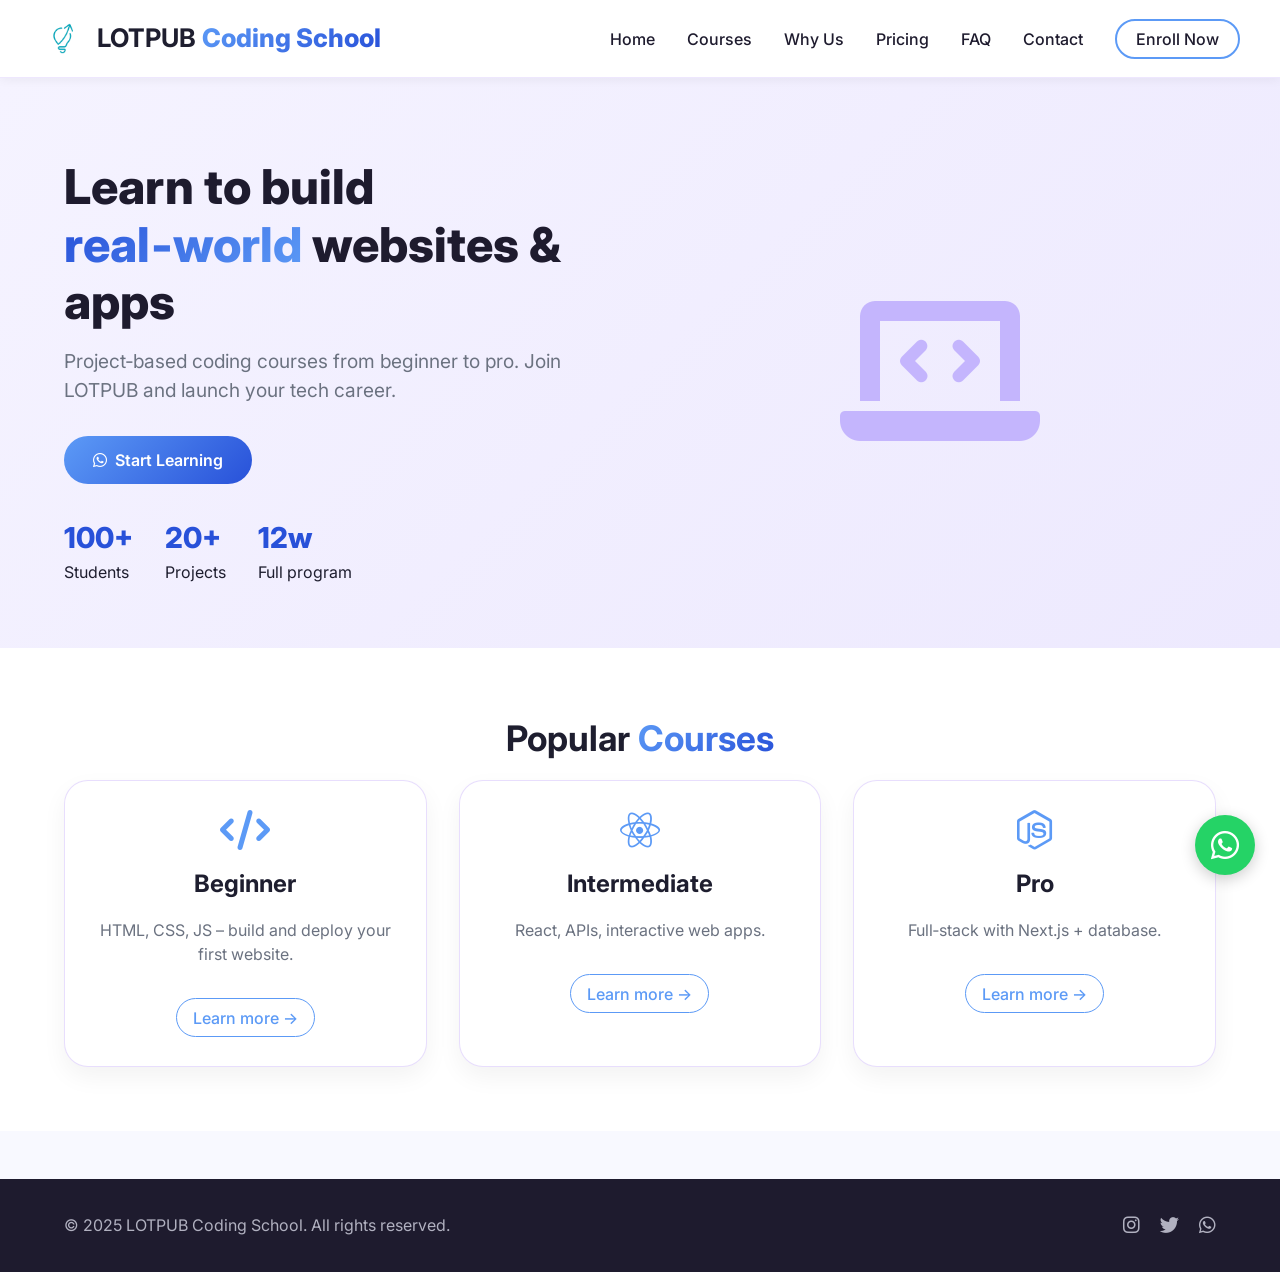
==== index.html @ 88c9750f "Add files via upload" ====
<!DOCTYPE html>
<html lang="en">
<head>
  <meta charset="UTF-8">
  <meta name="viewport" content="width=device-width, initial-scale=1.0">
  <title>LOTPUB Coding School – Home</title>
  <link rel="stylesheet" href="css/style.css">
  <link rel="stylesheet" href="https://cdnjs.cloudflare.com/ajax/libs/font-awesome/6.0.0-beta3/css/all.min.css">
  <link href="https://fonts.googleapis.com/css2?family=Inter:wght@300;400;500;600;700;800&display=swap" rel="stylesheet">
</head>
<body>

  <!-- Navigation -->
  <nav class="navbar">
    <div class="container nav-container">
      <div class="logo">
        <img src="images/logo.png" alt="LOTPUB logo" class="logo-img">
        <h1>LOTPUB <span>Coding School</span></h1>
      </div>
      <ul class="nav-links">
        <li><a href="index.html">Home</a></li>
        <li><a href="courses.html">Courses</a></li>
        <li><a href="why-us.html">Why Us</a></li>
        <li><a href="pricing.html">Pricing</a></li>
        <li><a href="faq.html">FAQ</a></li>
        <li><a href="contact.html">Contact</a></li>
        <li><a href="contact.html" class="btn-outline">Enroll Now</a></li>
      </ul>
      <div class="hamburger">
        <i class="fas fa-bars"></i>
      </div>
    </div>
  </nav>

  <!-- Hero Section -->
  <section class="hero">
    <div class="container hero-grid">
      <div class="hero-content">
        <h1>Learn to build <span>real‑world</span> websites & apps</h1>
        <p>Project‑based coding courses from beginner to pro. Join LOTPUB and launch your tech career.</p>
        <a href="contact.html" class="btn-primary"><i class="fab fa-whatsapp"></i> Start Learning</a>
        <div class="hero-stats">
          <div><span>100+</span> Students</div>
          <div><span>20+</span> Projects</div>
          <div><span>12w</span> Full program</div>
        </div>
      </div>
      <div class="hero-image">
        <i class="fas fa-laptop-code"></i>
      </div>
    </div>
  </section>

  <!-- Featured Courses Preview -->
  <section class="featured-courses">
    <div class="container">
      <h2>Popular <span>Courses</span></h2>
      <div class="course-preview">
        <div class="course-card">
          <i class="fas fa-code"></i>
          <h3>Beginner</h3>
          <p>HTML, CSS, JS – build and deploy your first website.</p>
          <a href="courses.html#beginner" class="btn-small">Learn more →</a>
        </div>
        <div class="course-card">
          <i class="fab fa-react"></i>
          <h3>Intermediate</h3>
          <p>React, APIs, interactive web apps.</p>
          <a href="courses.html#intermediate" class="btn-small">Learn more →</a>
        </div>
        <div class="course-card">
          <i class="fab fa-node-js"></i>
          <h3>Pro</h3>
          <p>Full‑stack with Next.js + database.</p>
          <a href="courses.html#pro" class="btn-small">Learn more →</a>
        </div>
      </div>
    </div>
  </section>

  <!-- Footer -->
  <footer>
    <div class="container footer-inner">
      <div>&copy; 2025 LOTPUB Coding School. All rights reserved.</div>
      <div class="social">
        <a href="#"><i class="fab fa-instagram"></i></a>
        <a href="#"><i class="fab fa-twitter"></i></a>
        <a href="#"><i class="fab fa-whatsapp"></i></a>
      </div>
    </div>
  </footer>

  <!-- Floating WhatsApp Button -->
  <a href="https://wa.me/2349022829616?text=I%20want%20to%20learn%20with%20LOTPUB" class="whatsapp-float" target="_blank">
    <i class="fab fa-whatsapp"></i>
  </a>

  <script src="js/main.js"></script>
</body>
</html>
---- css/style.css ----
/* Reset & Base */
* {
  margin: 0;
  padding: 0;
  box-sizing: border-box;
}

body {
  font-family: 'Inter', sans-serif;
  background-color: #f8f9ff;
  color: #1e1e2f;
  line-height: 1.5;
  scroll-behavior: smooth;
}

/* Color Variables */
:root {
  --primary: #5c9af6;
  --primary-dark: #2851d9;
  --primary-light: #C4B5FD;
  --secondary: #467ee5;
  --dark: #1E1B2E;
  --gray: #6B7280;
  --light-gray: #F3F4F6;
  --white: #ffffff;
  --black: #111827;
}

.container {
  max-width: 1200px;
  margin: 0 auto;
  padding: 0 24px;
}

/* Navbar */
.navbar {
  background: rgba(255, 255, 255, 0.98);
  backdrop-filter: blur(10px);
  position: sticky;
  top: 0;
  z-index: 100;
  box-shadow: 0 2px 10px rgba(0, 0, 0, 0.05);
  border-bottom: 1px solid rgba(139, 92, 246, 0.15);
}

.nav-container {
  display: flex;
  justify-content: space-between;
  align-items: center;
  padding: 1rem 0;
  flex-wrap: wrap;
}

.logo {
  display: flex;
  align-items: center;
  gap: 12px;
}

.logo-img {
  height: 45px;
  width: auto;
}

.logo h1 {
  font-size: 1.6rem;
  font-weight: 700;
}

.logo h1 span {
  background: linear-gradient(135deg, var(--primary), var(--primary-dark));
  -webkit-background-clip: text;
  background-clip: text;
  color: transparent;
  font-weight: 800;
}

.nav-links {
  display: flex;
  gap: 2rem;
  list-style: none;
  align-items: center;
}

.nav-links li a {
  text-decoration: none;
  color: var(--dark);
  font-weight: 500;
  transition: color 0.3s;
}

.nav-links li a:hover {
  color: var(--primary);
}

.btn-outline {
  border: 2px solid var(--primary);
  background: transparent;
  padding: 0.5rem 1.2rem;
  border-radius: 40px;
  font-weight: 600;
  color: var(--primary);
  transition: all 0.3s;
}

.btn-outline:hover {
  background: var(--primary);
  color: white;
  border-color: var(--primary);
}

.hamburger {
  display: none;
  font-size: 1.5rem;
  cursor: pointer;
  color: var(--dark);
}

/* Buttons */
.btn-primary {
  background: linear-gradient(135deg, var(--primary), var(--primary-dark));
  color: white;
  padding: 0.75rem 1.8rem;
  border: none;
  border-radius: 40px;
  font-weight: 600;
  cursor: pointer;
  transition: transform 0.2s, box-shadow 0.2s;
  display: inline-flex;
  align-items: center;
  gap: 8px;
  text-decoration: none;
}

.btn-primary:hover {
  transform: translateY(-2px);
  box-shadow: 0 10px 20px rgba(139, 92, 246, 0.3);
}

.btn-small {
  background: transparent;
  border: 1px solid var(--primary);
  color: var(--primary);
  padding: 0.4rem 1rem;
  border-radius: 30px;
  text-decoration: none;
  font-weight: 500;
  transition: all 0.3s;
  display: inline-block;
}

.btn-small:hover {
  background: var(--primary);
  color: white;
}

/* Hero */
.hero {
  padding: 5rem 0 4rem;
  background: linear-gradient(135deg, #f5f3ff 0%, #ede9fe 100%);
}

.hero-grid {
  display: flex;
  align-items: center;
  gap: 3rem;
  flex-wrap: wrap;
}

.hero-content {
  flex: 1;
}

.hero-content h1 {
  font-size: 3rem;
  font-weight: 800;
  line-height: 1.2;
  margin-bottom: 1rem;
  color: var(--dark);
}

.hero-content h1 span {
  background: linear-gradient(135deg, var(--primary-dark), var(--primary));
  -webkit-background-clip: text;
  background-clip: text;
  color: transparent;
}

.hero-content p {
  font-size: 1.2rem;
  color: var(--gray);
  margin-bottom: 2rem;
}

.hero-stats {
  display: flex;
  gap: 2rem;
  margin-top: 2rem;
}

.hero-stats div span {
  font-size: 1.8rem;
  font-weight: 800;
  color: var(--primary-dark);
  display: block;
}

.hero-image {
  flex: 1;
  text-align: center;
}

.hero-image i {
  font-size: 10rem;
  color: var(--primary-light);
}

/* Featured Courses (homepage) */
.featured-courses {
  padding: 4rem 0;
  background: white;
}

.featured-courses h2, .page-title {
  text-align: center;
  font-size: 2.2rem;
  font-weight: 700;
  margin-bottom: 1rem;
}

.featured-courses h2 span, .page-title span {
  background: linear-gradient(135deg, var(--primary), var(--primary-dark));
  -webkit-background-clip: text;
  background-clip: text;
  color: transparent;
}

.page-subtitle {
  text-align: center;
  color: var(--gray);
  margin-bottom: 3rem;
}

.course-preview {
  display: grid;
  grid-template-columns: repeat(auto-fit, minmax(280px, 1fr));
  gap: 2rem;
}

.course-card {
  background: white;
  border-radius: 1.5rem;
  padding: 1.8rem;
  box-shadow: 0 10px 25px rgba(0,0,0,0.05);
  transition: transform 0.3s, box-shadow 0.3s;
  border: 1px solid rgba(139, 92, 246, 0.2);
  text-align: center;
}

.course-card:hover {
  transform: translateY(-5px);
  box-shadow: 0 20px 30px rgba(139, 92, 246, 0.1);
}

.course-card i {
  font-size: 2.5rem;
  color: var(--primary);
  margin-bottom: 1rem;
}

.course-card h3 {
  font-size: 1.5rem;
  margin-bottom: 0.5rem;
}

.course-card p {
  color: var(--gray);
  margin: 1rem 0;
}

.course-card a {
  margin-top: 1rem;
}

/* Courses page full grid */
.courses-full-grid {
  display: flex;
  flex-direction: column;
  gap: 2rem;
  margin: 2rem 0;
}

.course-detail {
  display: flex;
  gap: 2rem;
  background: white;
  border-radius: 1.5rem;
  padding: 2rem;
  box-shadow: 0 5px 15px rgba(0,0,0,0.05);
  border: 1px solid rgba(139, 92, 246, 0.15);
  flex-wrap: wrap;
}

.course-detail-image {
  flex: 1;
  min-width: 200px;
  text-align: center;
}

.course-detail-image i {
  font-size: 6rem;
  color: var(--primary);
}

.course-detail-content {
  flex: 3;
}

.course-detail-content h2 {
  color: var(--dark);
  margin-bottom: 0.5rem;
}

.course-detail-content ul {
  list-style: none;
  margin: 1rem 0;
}

.course-detail-content li {
  margin: 0.5rem 0;
  display: flex;
  align-items: center;
  gap: 8px;
}

.course-detail-content li i {
  color: var(--primary);
  font-size: 1rem;
}

/* Why Us page */
.why-grid-full {
  display: grid;
  grid-template-columns: repeat(auto-fit, minmax(280px, 1fr));
  gap: 2rem;
  margin: 3rem 0;
}

.why-card-large {
  background: white;
  border-radius: 1.5rem;
  padding: 2rem;
  text-align: center;
  box-shadow: 0 5px 12px rgba(0,0,0,0.05);
  border: 1px solid rgba(139, 92, 246, 0.1);
}

.why-card-large i {
  font-size: 2.8rem;
  color: var(--primary);
  margin-bottom: 1rem;
}

.founder-section {
  display: flex;
  gap: 2rem;
  background: var(--light-gray);
  border-radius: 2rem;
  padding: 2rem;
  margin-top: 2rem;
  flex-wrap: wrap;
  align-items: center;
}

.founder-image i {
  font-size: 6rem;
  color: var(--primary);
}

.founder-message {
  flex: 2;
}

/* Pricing page */
.pricing-grid-full {
  display: grid;
  grid-template-columns: repeat(auto-fit, minmax(280px, 1fr));
  gap: 2rem;
  margin: 2rem 0;
}

.pricing-card {
  background: white;
  border-radius: 1.5rem;
  padding: 2rem;
  text-align: center;
  position: relative;
  box-shadow: 0 10px 20px rgba(0,0,0,0.05);
  border: 1px solid rgba(139, 92, 246, 0.2);
}

.pricing-badge {
  position: absolute;
  top: -12px;
  left: 50%;
  transform: translateX(-50%);
  background: var(--primary);
  color: white;
  padding: 0.2rem 1rem;
  border-radius: 30px;
  font-size: 0.75rem;
  font-weight: 600;
}

.price {
  font-size: 2rem;
  font-weight: 800;
  color: var(--primary-dark);
  margin: 1rem 0;
}

.duration {
  color: var(--gray);
  margin-bottom: 1rem;
}

.pricing-card ul {
  list-style: none;
  margin: 1.5rem 0;
  text-align: left;
}

.pricing-card li {
  margin: 0.6rem 0;
  display: flex;
  align-items: center;
  gap: 8px;
}

.pricing-card li i {
  color: var(--primary);
  width: 18px;
}

.bundle-section {
  margin: 3rem 0;
}

.bundle-section h2 {
  text-align: center;
}

.bundle-grid {
  display: grid;
  grid-template-columns: repeat(auto-fit, minmax(240px, 1fr));
  gap: 1.5rem;
  margin-top: 1.5rem;
}

.bundle-card {
  background: var(--light-gray);
  border-radius: 1rem;
  padding: 1.5rem;
  text-align: center;
}

.payment-info {
  background: #eef2ff;
  border-radius: 1rem;
  padding: 1rem;
  text-align: center;
  margin: 2rem 0;
  display: flex;
  align-items: center;
  justify-content: center;
  gap: 0.8rem;
}

/* FAQ page */
.faq-grid-full {
  max-width: 800px;
  margin: 0 auto;
}

.faq-item {
  background: white;
  border-radius: 1rem;
  margin-bottom: 1rem;
  padding: 1rem 1.5rem;
  border: 1px solid rgba(139, 92, 246, 0.2);
  cursor: pointer;
}

.faq-question {
  display: flex;
  justify-content: space-between;
  align-items: center;
  font-weight: 600;
  font-size: 1.1rem;
}

.faq-answer {
  max-height: 0;
  overflow: hidden;
  transition: max-height 0.3s ease;
  color: var(--gray);
  padding-top: 0;
}

.faq-item.active .faq-answer {
  max-height: 200px;
  padding-top: 1rem;
}

/* Contact page */
.contact-wrapper {
  display: flex;
  gap: 2rem;
  flex-wrap: wrap;
  margin: 2rem 0;
}

.contact-form {
  flex: 2;
  background: white;
  padding: 2rem;
  border-radius: 1.5rem;
  box-shadow: 0 5px 12px rgba(0,0,0,0.05);
}

.form-group {
  margin-bottom: 1.2rem;
}

.form-group label {
  display: block;
  margin-bottom: 0.4rem;
  font-weight: 500;
}

.form-group input, .form-group select, .form-group textarea {
  width: 100%;
  padding: 0.8rem;
  border: 1px solid #e2e8f0;
  border-radius: 0.8rem;
  font-family: inherit;
}

.form-group input:focus, .form-group select:focus, .form-group textarea:focus {
  outline: none;
  border-color: var(--primary);
}

.contact-info {
  flex: 1;
  background: var(--light-gray);
  padding: 2rem;
  border-radius: 1.5rem;
}

.contact-method {
  display: flex;
  align-items: center;
  gap: 12px;
  margin: 1.5rem 0;
  flex-wrap: wrap;
}

.contact-method i {
  font-size: 1.5rem;
  color: var(--primary);
  width: 35px;
}

.contact-method span {
  flex: 1;
}

.info-note {
  margin-top: 2rem;
  padding-top: 1rem;
  border-top: 1px solid #ddd;
  display: flex;
  gap: 0.5rem;
}

/* Footer */
footer {
  background: var(--dark);
  color: #b1b1c0;
  padding: 2rem 0;
  margin-top: 3rem;
}

.footer-inner {
  display: flex;
  justify-content: space-between;
  align-items: center;
  flex-wrap: wrap;
  gap: 1rem;
}

.social a {
  color: #b1b1c0;
  margin-left: 1rem;
  font-size: 1.2rem;
  transition: color 0.3s;
}

.social a:hover {
  color: white;
}

/* WhatsApp float */
.whatsapp-float {
  position: fixed;
  bottom: 25px;
  right: 25px;
  background-color: #25D366;
  color: white;
  border-radius: 50%;
  width: 60px;
  height: 60px;
  display: flex;
  align-items: center;
  justify-content: center;
  font-size: 2rem;
  box-shadow: 0 4px 15px rgba(0, 0, 0, 0.2);
  transition: all 0.3s;
  z-index: 99;
  text-decoration: none;
}

.whatsapp-float:hover {
  transform: scale(1.1);
  background-color: #20b359;
}

/* Responsive */
@media (max-width: 768px) {
  .nav-links {
    display: none;
    flex-direction: column;
    width: 100%;
    background: white;
    padding: 1rem 0;
  }

  .nav-links.show {
    display: flex;
  }

  .hamburger {
    display: block;
  }

  .hero-content h1 {
    font-size: 2.2rem;
  }

  .hero-image i {
    font-size: 5rem;
  }

  .course-detail {
    flex-direction: column;
    text-align: center;
  }

  .footer-inner {
    flex-direction: column;
    text-align: center;
  }

  .contact-wrapper {
    flex-direction: column;
  }
}
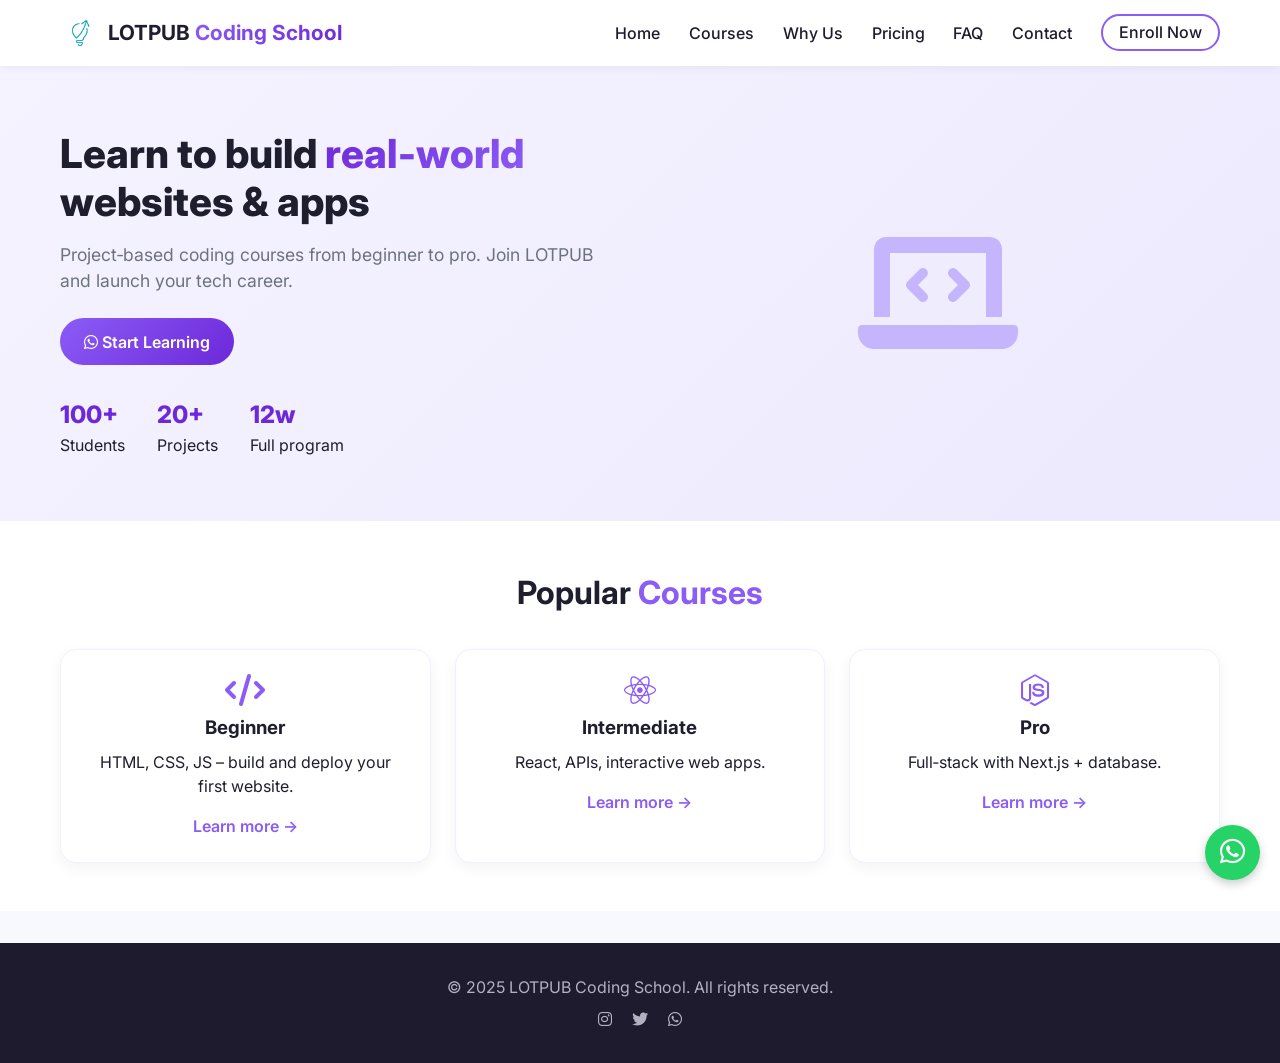
==== commit 70399846: "Update index.html" ====
--- a/index.html
+++ b/index.html
@@ -2,37 +2,351 @@
 <html lang="en">
 <head>
   <meta charset="UTF-8">
-  <meta name="viewport" content="width=device-width, initial-scale=1.0">
+  <meta name="viewport" content="width=device-width, initial-scale=1.0, viewport-fit=cover">
   <title>LOTPUB Coding School – Home</title>
-  <link rel="stylesheet" href="css/style.css">
   <link rel="stylesheet" href="https://cdnjs.cloudflare.com/ajax/libs/font-awesome/6.0.0-beta3/css/all.min.css">
-  <link href="https://fonts.googleapis.com/css2?family=Inter:wght@300;400;500;600;700;800&display=swap" rel="stylesheet">
+  <link href="https://fonts.googleapis.com/css2?family=Inter:opsz,wght@14..32,300;14..32,400;14..32,600;14..32,700;14..32,800&display=swap" rel="stylesheet">
+  <style>
+    * {
+      margin: 0;
+      padding: 0;
+      box-sizing: border-box;
+    }
+
+    body {
+      font-family: 'Inter', sans-serif;
+      background-color: #f8f9ff;
+      color: #1e1e2f;
+      line-height: 1.5;
+    }
+
+    :root {
+      --primary: #8B5CF6;
+      --primary-dark: #6D28D9;
+      --primary-light: #C4B5FD;
+      --dark: #1E1B2E;
+      --gray: #6B7280;
+      --light-gray: #F3F4F6;
+    }
+
+    .container {
+      max-width: 1200px;
+      margin: 0 auto;
+      padding: 0 20px;
+    }
+
+    /* ===== NAVBAR (completely rewritten for mobile) ===== */
+    .navbar {
+      background: white;
+      position: sticky;
+      top: 0;
+      z-index: 1000;
+      box-shadow: 0 2px 10px rgba(0,0,0,0.05);
+      width: 100%;
+    }
+
+    .nav-container {
+      display: flex;
+      justify-content: space-between;
+      align-items: center;
+      padding: 0.8rem 20px;
+      max-width: 1200px;
+      margin: 0 auto;
+      position: relative;
+    }
+
+    .logo {
+      display: flex;
+      align-items: center;
+      gap: 8px;
+    }
+
+    .logo-img {
+      height: 40px;
+      width: auto;
+    }
+
+    .logo h1 {
+      font-size: 1.3rem;
+      font-weight: 700;
+    }
+
+    .logo h1 span {
+      background: linear-gradient(135deg, var(--primary), var(--primary-dark));
+      -webkit-background-clip: text;
+      background-clip: text;
+      color: transparent;
+    }
+
+    /* Desktop nav links */
+    .nav-links {
+      display: flex;
+      gap: 1.8rem;
+      list-style: none;
+      align-items: center;
+    }
+
+    .nav-links li a {
+      text-decoration: none;
+      color: var(--dark);
+      font-weight: 500;
+      transition: color 0.2s;
+    }
+
+    .nav-links li a:hover {
+      color: var(--primary);
+    }
+
+    .btn-outline {
+      border: 2px solid var(--primary);
+      background: transparent;
+      padding: 0.4rem 1rem;
+      border-radius: 40px;
+      font-weight: 600;
+      color: var(--primary);
+    }
+
+    /* Hamburger button */
+    .hamburger {
+      display: none;
+      background: none;
+      border: none;
+      font-size: 1.8rem;
+      cursor: pointer;
+      color: var(--dark);
+      z-index: 1001;
+    }
+
+    /* Mobile styles */
+    @media (max-width: 768px) {
+      .hamburger {
+        display: block;
+      }
+
+      .nav-links {
+        position: fixed;
+        top: 0;
+        left: -100%;
+        width: 70%;
+        height: 100vh;
+        background: white;
+        flex-direction: column;
+        justify-content: center;
+        align-items: center;
+        gap: 2rem;
+        transition: left 0.3s ease;
+        box-shadow: 2px 0 10px rgba(0,0,0,0.1);
+        z-index: 1000;
+        padding: 2rem;
+      }
+
+      .nav-links.show {
+        left: 0;
+      }
+
+      .nav-links li {
+        margin: 0;
+      }
+
+      .nav-links li a {
+        font-size: 1.2rem;
+      }
+
+      /* Overlay */
+      body.menu-open::before {
+        content: '';
+        position: fixed;
+        top: 0;
+        left: 0;
+        width: 100%;
+        height: 100%;
+        background: rgba(0,0,0,0.5);
+        z-index: 999;
+      }
+    }
+
+    /* Hero section */
+    .hero {
+      padding: 4rem 0;
+      background: linear-gradient(135deg, #f5f3ff 0%, #ede9fe 100%);
+    }
+
+    .hero-grid {
+      display: flex;
+      align-items: center;
+      gap: 2rem;
+      flex-wrap: wrap;
+    }
+
+    .hero-content {
+      flex: 1;
+    }
+
+    .hero-content h1 {
+      font-size: 2.5rem;
+      font-weight: 800;
+      line-height: 1.2;
+      margin-bottom: 1rem;
+    }
+
+    .hero-content h1 span {
+      background: linear-gradient(135deg, var(--primary-dark), var(--primary));
+      -webkit-background-clip: text;
+      background-clip: text;
+      color: transparent;
+    }
+
+    .hero-content p {
+      font-size: 1.1rem;
+      color: var(--gray);
+      margin-bottom: 1.5rem;
+    }
+
+    .btn-primary {
+      background: linear-gradient(135deg, var(--primary), var(--primary-dark));
+      color: white;
+      padding: 0.7rem 1.5rem;
+      border-radius: 40px;
+      text-decoration: none;
+      display: inline-block;
+      font-weight: 600;
+      transition: transform 0.2s;
+    }
+
+    .hero-stats {
+      display: flex;
+      gap: 2rem;
+      margin-top: 2rem;
+    }
+
+    .hero-stats div span {
+      font-size: 1.5rem;
+      font-weight: 800;
+      color: var(--primary-dark);
+      display: block;
+    }
+
+    .hero-image {
+      flex: 1;
+      text-align: center;
+    }
+
+    .hero-image i {
+      font-size: 8rem;
+      color: var(--primary-light);
+    }
+
+    .featured-courses {
+      padding: 3rem 0;
+      background: white;
+    }
+
+    .featured-courses h2 {
+      text-align: center;
+      font-size: 2rem;
+      margin-bottom: 2rem;
+    }
+
+    .featured-courses h2 span {
+      color: var(--primary);
+    }
+
+    .course-preview {
+      display: grid;
+      grid-template-columns: repeat(auto-fit, minmax(260px, 1fr));
+      gap: 1.5rem;
+    }
+
+    .course-card {
+      background: white;
+      border-radius: 1rem;
+      padding: 1.5rem;
+      box-shadow: 0 5px 15px rgba(0,0,0,0.05);
+      border: 1px solid #eef2ff;
+      text-align: center;
+    }
+
+    .course-card i {
+      font-size: 2rem;
+      color: var(--primary);
+      margin-bottom: 0.5rem;
+    }
+
+    .course-card h3 {
+      margin-bottom: 0.5rem;
+    }
+
+    .btn-small {
+      display: inline-block;
+      margin-top: 1rem;
+      color: var(--primary);
+      text-decoration: none;
+      font-weight: 600;
+    }
+
+    footer {
+      background: var(--dark);
+      color: #b1b1c0;
+      padding: 2rem 0;
+      margin-top: 2rem;
+      text-align: center;
+    }
+
+    .whatsapp-float {
+      position: fixed;
+      bottom: 20px;
+      right: 20px;
+      background: #25D366;
+      color: white;
+      border-radius: 50%;
+      width: 55px;
+      height: 55px;
+      display: flex;
+      align-items: center;
+      justify-content: center;
+      font-size: 1.8rem;
+      text-decoration: none;
+      box-shadow: 0 4px 10px rgba(0,0,0,0.2);
+      z-index: 100;
+    }
+
+    @media (max-width: 768px) {
+      .hero-content h1 {
+        font-size: 1.8rem;
+      }
+      .hero-stats {
+        gap: 1rem;
+      }
+      .hero-stats div span {
+        font-size: 1.2rem;
+      }
+    }
+  </style>
 </head>
 <body>
 
-  <!-- Navigation -->
-  <nav class="navbar">
-    <div class="container nav-container">
-      <div class="logo">
-        <img src="images/logo.png" alt="LOTPUB logo" class="logo-img">
-        <h1>LOTPUB <span>Coding School</span></h1>
-      </div>
-      <ul class="nav-links">
-        <li><a href="index.html">Home</a></li>
-        <li><a href="courses.html">Courses</a></li>
-        <li><a href="why-us.html">Why Us</a></li>
-        <li><a href="pricing.html">Pricing</a></li>
-        <li><a href="faq.html">FAQ</a></li>
-        <li><a href="contact.html">Contact</a></li>
-        <li><a href="contact.html" class="btn-outline">Enroll Now</a></li>
-      </ul>
-      <div class="hamburger">
-        <i class="fas fa-bars"></i>
-      </div>
+<nav class="navbar">
+  <div class="nav-container">
+    <div class="logo">
+      <img src="images/logo.png" alt="LOTPUB logo" class="logo-img" onerror="this.src='https://via.placeholder.com/40?text=LP'">
+      <h1>LOTPUB <span>Coding School</span></h1>
     </div>
-  </nav>
-
-  <!-- Hero Section -->
+    <button class="hamburger" id="hamburgerBtn">
+      <i class="fas fa-bars"></i>
+    </button>
+    <ul class="nav-links" id="navLinks">
+      <li><a href="index.html">Home</a></li>
+      <li><a href="courses.html">Courses</a></li>
+      <li><a href="why-us.html">Why Us</a></li>
+      <li><a href="pricing.html">Pricing</a></li>
+      <li><a href="faq.html">FAQ</a></li>
+      <li><a href="contact.html">Contact</a></li>
+      <li><a href="contact.html" class="btn-outline">Enroll Now</a></li>
+    </ul>
+  </div>
+</nav>
+
+<main>
   <section class="hero">
     <div class="container hero-grid">
       <div class="hero-content">
@@ -51,7 +365,6 @@
     </div>
   </section>
 
-  <!-- Featured Courses Preview -->
   <section class="featured-courses">
     <div class="container">
       <h2>Popular <span>Courses</span></h2>
@@ -60,41 +373,67 @@
           <i class="fas fa-code"></i>
           <h3>Beginner</h3>
           <p>HTML, CSS, JS – build and deploy your first website.</p>
-          <a href="courses.html#beginner" class="btn-small">Learn more →</a>
+          <a href="courses.html" class="btn-small">Learn more →</a>
         </div>
         <div class="course-card">
           <i class="fab fa-react"></i>
           <h3>Intermediate</h3>
           <p>React, APIs, interactive web apps.</p>
-          <a href="courses.html#intermediate" class="btn-small">Learn more →</a>
+          <a href="courses.html" class="btn-small">Learn more →</a>
         </div>
         <div class="course-card">
           <i class="fab fa-node-js"></i>
           <h3>Pro</h3>
           <p>Full‑stack with Next.js + database.</p>
-          <a href="courses.html#pro" class="btn-small">Learn more →</a>
+          <a href="courses.html" class="btn-small">Learn more →</a>
         </div>
       </div>
     </div>
   </section>
-
-  <!-- Footer -->
-  <footer>
-    <div class="container footer-inner">
-      <div>&copy; 2025 LOTPUB Coding School. All rights reserved.</div>
-      <div class="social">
-        <a href="#"><i class="fab fa-instagram"></i></a>
-        <a href="#"><i class="fab fa-twitter"></i></a>
-        <a href="#"><i class="fab fa-whatsapp"></i></a>
-      </div>
+</main>
+
+<footer>
+  <div class="container">
+    <p>&copy; 2025 LOTPUB Coding School. All rights reserved.</p>
+    <div class="social" style="margin-top: 0.5rem;">
+      <a href="#" style="color: #b1b1c0; margin: 0 0.5rem;"><i class="fab fa-instagram"></i></a>
+      <a href="#" style="color: #b1b1c0; margin: 0 0.5rem;"><i class="fab fa-twitter"></i></a>
+      <a href="#" style="color: #b1b1c0; margin: 0 0.5rem;"><i class="fab fa-whatsapp"></i></a>
     </div>
-  </footer>
-
-  <!-- Floating WhatsApp Button -->
-  <a href="https://wa.me/2349022829616?text=I%20want%20to%20learn%20with%20LOTPUB" class="whatsapp-float" target="_blank">
-    <i class="fab fa-whatsapp"></i>
-  </a>
-
-  <script src="js/main.js"></script>
+  </div>
+</footer>
+
+<a href="https://wa.me/234XXXXXXXXXX?text=I%20want%20to%20learn%20coding" class="whatsapp-float" target="_blank">
+  <i class="fab fa-whatsapp"></i>
+</a>
+
+<script>
+  // Mobile menu toggle
+  const hamburger = document.getElementById('hamburgerBtn');
+  const navLinks = document.getElementById('navLinks');
+  const body = document.body;
+
+  hamburger.addEventListener('click', () => {
+    navLinks.classList.toggle('show');
+    body.classList.toggle('menu-open');
+  });
+
+  // Close menu when clicking a link
+  const links = document.querySelectorAll('.nav-links a');
+  links.forEach(link => {
+    link.addEventListener('click', () => {
+      navLinks.classList.remove('show');
+      body.classList.remove('menu-open');
+    });
+  });
+
+  // Close menu if clicking outside (optional)
+  document.addEventListener('click', (e) => {
+    if (!navLinks.contains(e.target) && !hamburger.contains(e.target) && navLinks.classList.contains('show')) {
+      navLinks.classList.remove('show');
+      body.classList.remove('menu-open');
+    }
+  });
+</script>
 </body>
-</html>+</html>
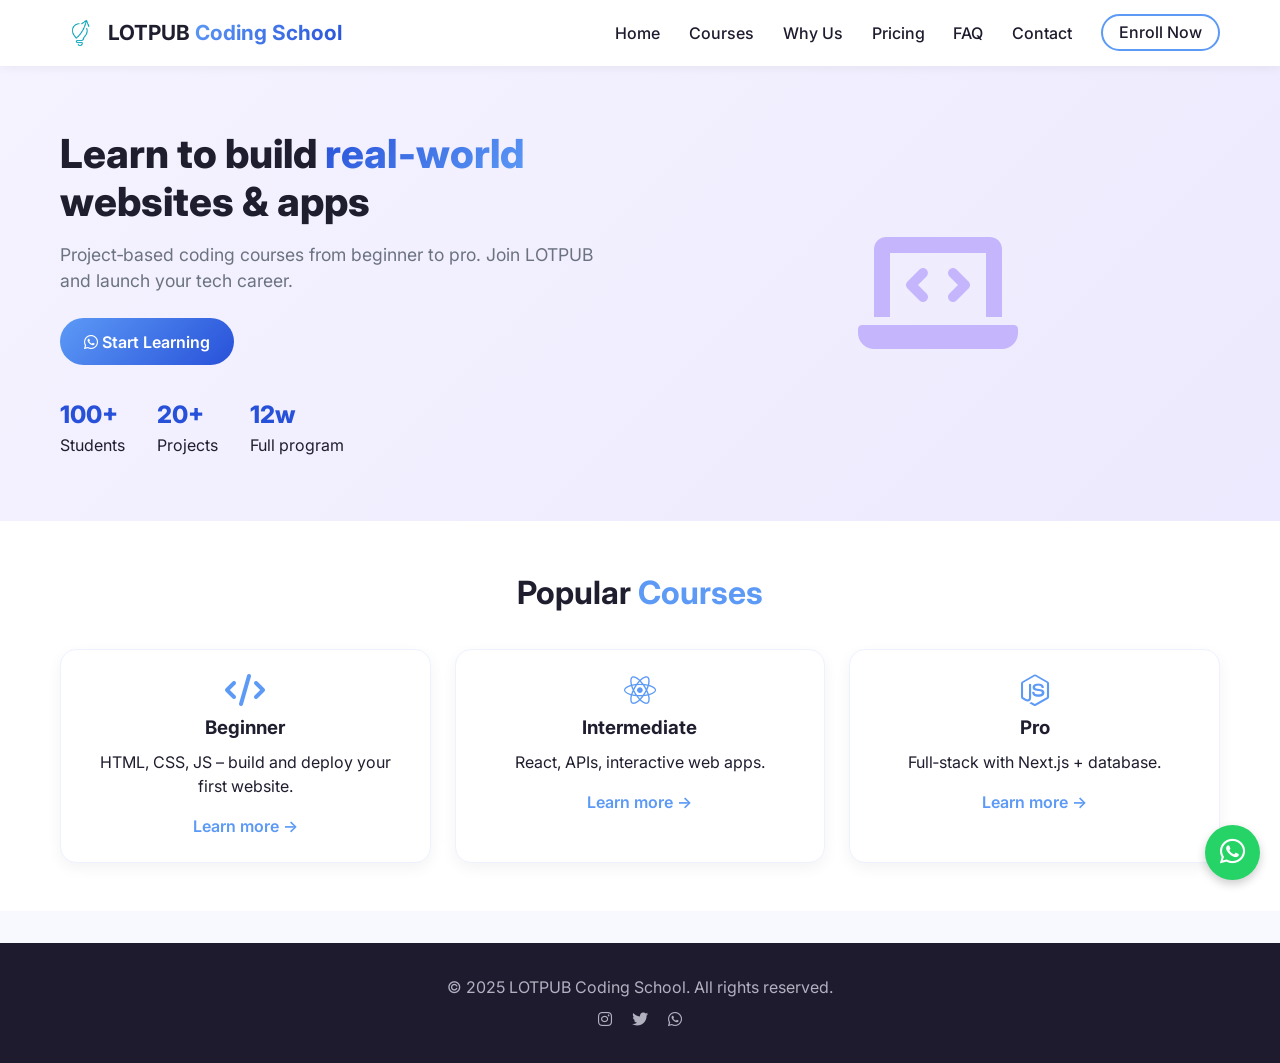
==== commit 48c0605d: "Update index.html" ====
--- a/index.html
+++ b/index.html
@@ -21,12 +21,13 @@
     }
 
     :root {
-      --primary: #8B5CF6;
-      --primary-dark: #6D28D9;
-      --primary-light: #C4B5FD;
-      --dark: #1E1B2E;
-      --gray: #6B7280;
-      --light-gray: #F3F4F6;
+  --primary: #5c9af6;
+  --primary-dark: #2851d9;
+  --primary-light: #C4B5FD;
+  --secondary: #467ee5;
+  --dark: #1E1B2E;
+  --gray: #6B7280;
+  --light-gray: #F3F4F6;
     }
 
     .container {
